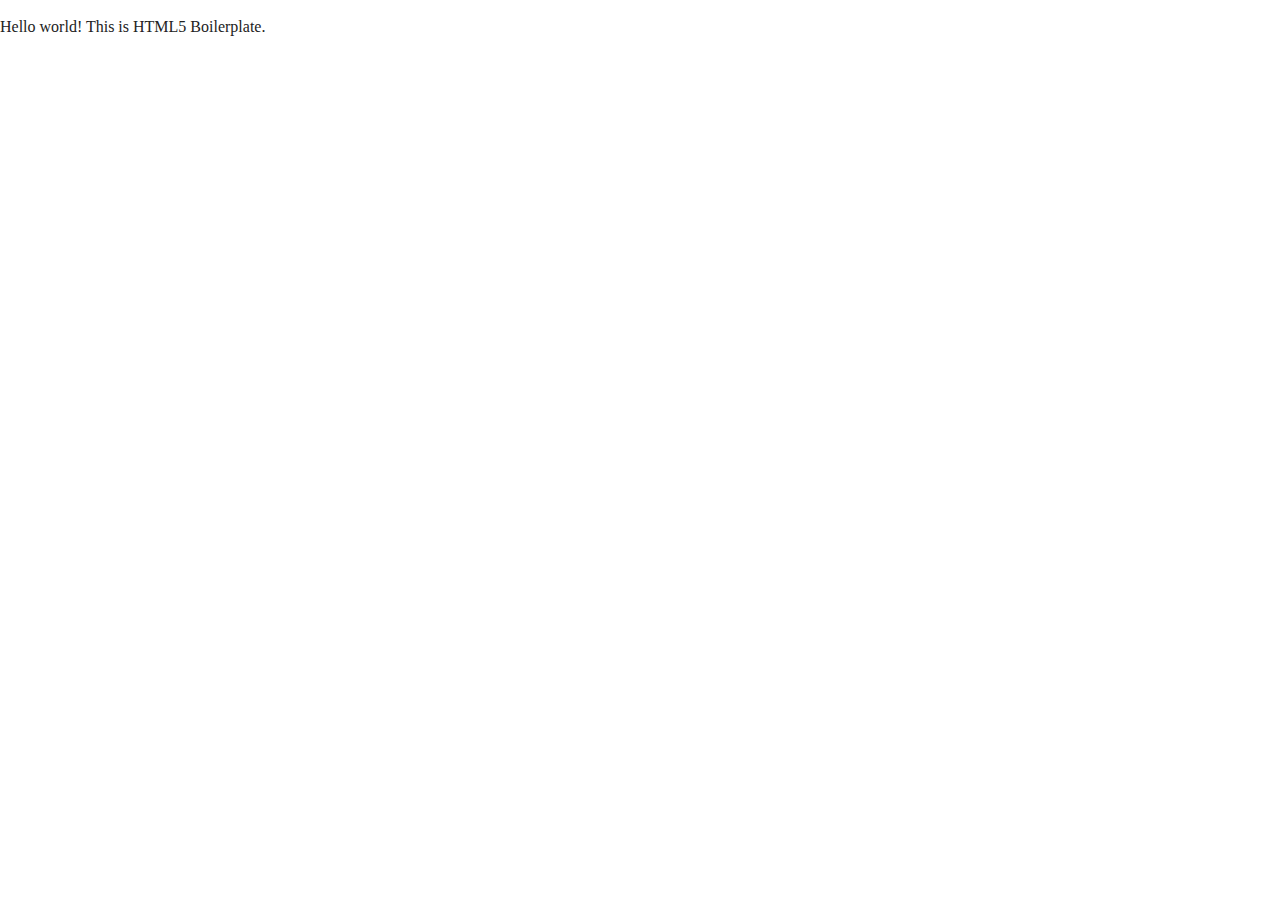
==== index.html @ ee10164b "initial commit" ====
<!doctype html>
<html class="no-js" lang="">

<head>
  <meta charset="utf-8">
  <title></title>
  <meta name="description" content="">
  <meta name="viewport" content="width=device-width, initial-scale=1">

  <meta property="og:title" content="">
  <meta property="og:type" content="">
  <meta property="og:url" content="">
  <meta property="og:image" content="">

  <link rel="manifest" href="site.webmanifest">
  <link rel="apple-touch-icon" href="icon.png">
  <!-- Place favicon.ico in the root directory -->

  <link rel="stylesheet" href="css/normalize.css">
  <link rel="stylesheet" href="css/main.css">

  <meta name="theme-color" content="#fafafa">
</head>

<body>

  <!-- Add your site or application content here -->
  <p>Hello world! This is HTML5 Boilerplate.</p>
  <script src="js/vendor/modernizr-3.11.2.min.js"></script>
  <script src="js/plugins.js"></script>
  <script src="js/main.js"></script>

  <!-- Google Analytics: change UA-XXXXX-Y to be your site's ID. -->
  <script>
    window.ga = function () { ga.q.push(arguments) }; ga.q = []; ga.l = +new Date;
    ga('create', 'UA-XXXXX-Y', 'auto'); ga('set', 'anonymizeIp', true); ga('set', 'transport', 'beacon'); ga('send', 'pageview')
  </script>
  <script src="https://www.google-analytics.com/analytics.js" async></script>
</body>

</html>
---- css/main.css ----
/*! HTML5 Boilerplate v8.0.0 | MIT License | https://html5boilerplate.com/ */

/* main.css 2.1.0 | MIT License | https://github.com/h5bp/main.css#readme */
/*
 * What follows is the result of much research on cross-browser styling.
 * Credit left inline and big thanks to Nicolas Gallagher, Jonathan Neal,
 * Kroc Camen, and the H5BP dev community and team.
 */

/* ==========================================================================
   Base styles: opinionated defaults
   ========================================================================== */

html {
  color: #222;
  font-size: 1em;
  line-height: 1.4;
}

/*
 * Remove text-shadow in selection highlight:
 * https://twitter.com/miketaylr/status/12228805301
 *
 * Vendor-prefixed and regular ::selection selectors cannot be combined:
 * https://stackoverflow.com/a/16982510/7133471
 *
 * Customize the background color to match your design.
 */

::-moz-selection {
  background: #b3d4fc;
  text-shadow: none;
}

::selection {
  background: #b3d4fc;
  text-shadow: none;
}

/*
 * A better looking default horizontal rule
 */

hr {
  display: block;
  height: 1px;
  border: 0;
  border-top: 1px solid #ccc;
  margin: 1em 0;
  padding: 0;
}

/*
 * Remove the gap between audio, canvas, iframes,
 * images, videos and the bottom of their containers:
 * https://github.com/h5bp/html5-boilerplate/issues/440
 */

audio,
canvas,
iframe,
img,
svg,
video {
  vertical-align: middle;
}

/*
 * Remove default fieldset styles.
 */

fieldset {
  border: 0;
  margin: 0;
  padding: 0;
}

/*
 * Allow only vertical resizing of textareas.
 */

textarea {
  resize: vertical;
}

/* ==========================================================================
   Author's custom styles
   ========================================================================== */

/* ==========================================================================
   Helper classes
   ========================================================================== */

/*
 * Hide visually and from screen readers
 */

.hidden,
[hidden] {
  display: none !important;
}

/*
 * Hide only visually, but have it available for screen readers:
 * https://snook.ca/archives/html_and_css/hiding-content-for-accessibility
 *
 * 1. For long content, line feeds are not interpreted as spaces and small width
 *    causes content to wrap 1 word per line:
 *    https://medium.com/@jessebeach/beware-smushed-off-screen-accessible-text-5952a4c2cbfe
 */

.sr-only {
  border: 0;
  clip: rect(0, 0, 0, 0);
  height: 1px;
  margin: -1px;
  overflow: hidden;
  padding: 0;
  position: absolute;
  white-space: nowrap;
  width: 1px;
  /* 1 */
}

/*
 * Extends the .sr-only class to allow the element
 * to be focusable when navigated to via the keyboard:
 * https://www.drupal.org/node/897638
 */

.sr-only.focusable:active,
.sr-only.focusable:focus {
  clip: auto;
  height: auto;
  margin: 0;
  overflow: visible;
  position: static;
  white-space: inherit;
  width: auto;
}

/*
 * Hide visually and from screen readers, but maintain layout
 */

.invisible {
  visibility: hidden;
}

/*
 * Clearfix: contain floats
 *
 * For modern browsers
 * 1. The space content is one way to avoid an Opera bug when the
 *    `contenteditable` attribute is included anywhere else in the document.
 *    Otherwise it causes space to appear at the top and bottom of elements
 *    that receive the `clearfix` class.
 * 2. The use of `table` rather than `block` is only necessary if using
 *    `:before` to contain the top-margins of child elements.
 */

.clearfix::before,
.clearfix::after {
  content: " ";
  display: table;
}

.clearfix::after {
  clear: both;
}

/* ==========================================================================
   EXAMPLE Media Queries for Responsive Design.
   These examples override the primary ('mobile first') styles.
   Modify as content requires.
   ========================================================================== */

@media only screen and (min-width: 35em) {
  /* Style adjustments for viewports that meet the condition */
}

@media print,
  (-webkit-min-device-pixel-ratio: 1.25),
  (min-resolution: 1.25dppx),
  (min-resolution: 120dpi) {
  /* Style adjustments for high resolution devices */
}

/* ==========================================================================
   Print styles.
   Inlined to avoid the additional HTTP request:
   https://www.phpied.com/delay-loading-your-print-css/
   ========================================================================== */

@media print {
  *,
  *::before,
  *::after {
    background: #fff !important;
    color: #000 !important;
    /* Black prints faster */
    box-shadow: none !important;
    text-shadow: none !important;
  }

  a,
  a:visited {
    text-decoration: underline;
  }

  a[href]::after {
    content: " (" attr(href) ")";
  }

  abbr[title]::after {
    content: " (" attr(title) ")";
  }

  /*
   * Don't show links that are fragment identifiers,
   * or use the `javascript:` pseudo protocol
   */
  a[href^="#"]::after,
  a[href^="javascript:"]::after {
    content: "";
  }

  pre {
    white-space: pre-wrap !important;
  }

  pre,
  blockquote {
    border: 1px solid #999;
    page-break-inside: avoid;
  }

  /*
   * Printing Tables:
   * https://web.archive.org/web/20180815150934/http://css-discuss.incutio.com/wiki/Printing_Tables
   */
  thead {
    display: table-header-group;
  }

  tr,
  img {
    page-break-inside: avoid;
  }

  p,
  h2,
  h3 {
    orphans: 3;
    widows: 3;
  }

  h2,
  h3 {
    page-break-after: avoid;
  }
}
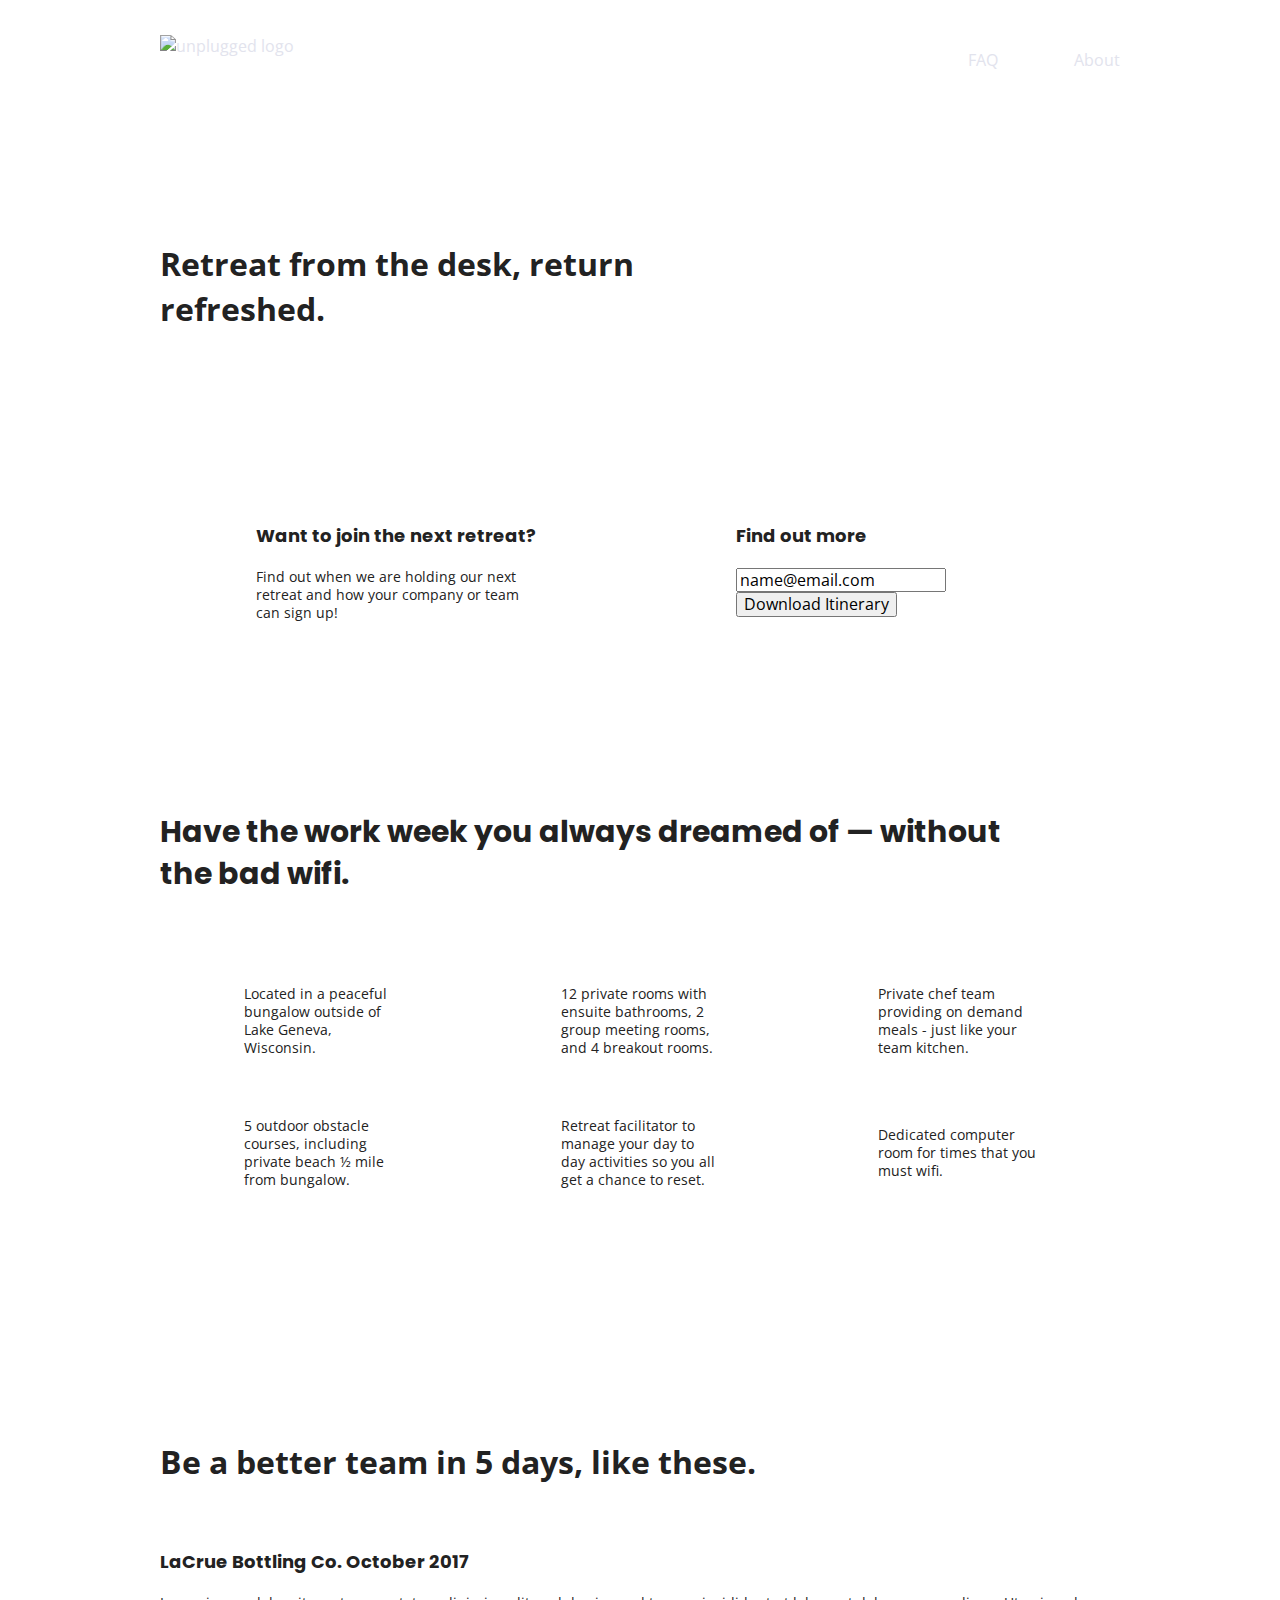
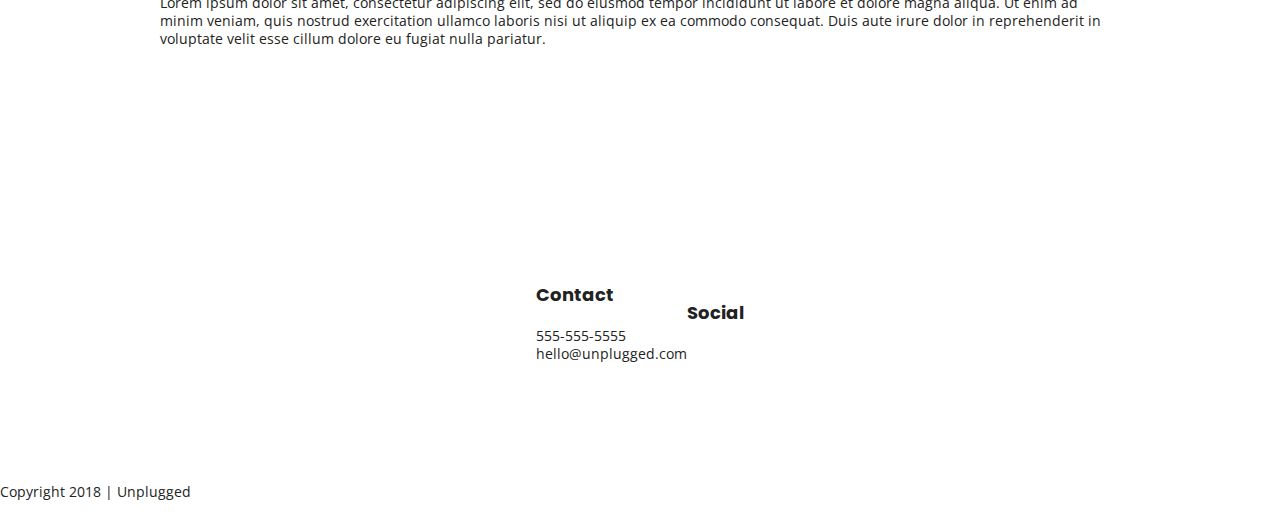
==== commit e6fdfb47: "added gloabal styles" ====
--- a/index.html
+++ b/index.html
@@ -1,41 +1,200 @@
-<!doctype html>
+<!DOCTYPE html>
 <html class="no-js" lang="">
-
-<head>
-  <meta charset="utf-8">
-  <title></title>
-  <meta name="description" content="">
-  <meta name="viewport" content="width=device-width, initial-scale=1">
-
-  <meta property="og:title" content="">
-  <meta property="og:type" content="">
-  <meta property="og:url" content="">
-  <meta property="og:image" content="">
-
-  <link rel="manifest" href="site.webmanifest">
-  <link rel="apple-touch-icon" href="icon.png">
-  <!-- Place favicon.ico in the root directory -->
-
-  <link rel="stylesheet" href="css/normalize.css">
-  <link rel="stylesheet" href="css/main.css">
-
-  <meta name="theme-color" content="#fafafa">
-</head>
-
-<body>
-
-  <!-- Add your site or application content here -->
-  <p>Hello world! This is HTML5 Boilerplate.</p>
-  <script src="js/vendor/modernizr-3.11.2.min.js"></script>
-  <script src="js/plugins.js"></script>
-  <script src="js/main.js"></script>
-
-  <!-- Google Analytics: change UA-XXXXX-Y to be your site's ID. -->
-  <script>
-    window.ga = function () { ga.q.push(arguments) }; ga.q = []; ga.l = +new Date;
-    ga('create', 'UA-XXXXX-Y', 'auto'); ga('set', 'anonymizeIp', true); ga('set', 'transport', 'beacon'); ga('send', 'pageview')
-  </script>
-  <script src="https://www.google-analytics.com/analytics.js" async></script>
-</body>
-
+  <head>
+    <meta charset="utf-8" />
+    <title>Unplugged Retreat</title>
+    <meta name="description" content="" />
+    <meta name="viewport" content="width=device-width, initial-scale=1" />
+
+    <meta property="og:title" content="" />
+    <meta property="og:type" content="" />
+    <meta property="og:url" content="" />
+    <meta property="og:image" content="" />
+
+    <link rel="manifest" href="site.webmanifest" />
+    <link rel="apple-touch-icon" href="icon.png" />
+    <!-- Place favicon.ico in the root directory -->
+
+    <link rel="stylesheet" href="css/normalize.css" />
+    <link rel="stylesheet" href="css/main.css" />
+
+    <meta name="theme-color" content="#fafafa" />
+
+    <!-- Google Fonts -->
+    <link
+      href="https://fonts.googleapis.com/css?family=Open+Sans:400,700|Poppins:500,700"
+      rel="stylesheet"
+    />
+  </head>
+
+  <body>
+    <!--[if lte IE 9]>
+      <p class="browserupgrade">
+        You are using an <strong>outdated</strong> browser. Please
+        <a href="https://browsehappy.com/">upgrade your browser</a> to improve
+        your experience and security.
+      </p>
+    <![endif]-->
+    <header>
+      <div class="content-wrapper">
+        <a href="#">
+          <img src="" alt="unplugged logo" />
+        </a>
+        <div class="header-divider"></div>
+        <nav>
+          <ul>
+            <li><a href="faq/index.html" target="_blank">FAQ</a></li>
+            <li><a href="about/index.html" target="_blank">About</a></li>
+          </ul>
+        </nav>
+      </div>
+    </header>
+
+    <main>
+      <section class="hero-area">
+        <div class="content-wrapper">
+          <h1>Retreat from the desk, return refreshed.</h1>
+        </div>
+      </section>
+
+      <aside>
+        <div class="content-wrapper">
+          <div class="form-description">
+            <h3>Want to join the next retreat?</h3>
+            <p>
+              Find out when we are holding our next retreat and how your company
+              or team can sign up!
+            </p>
+          </div>
+          <div class="form">
+            <h4>Find out more</h4>
+            <input type="text" name="name" value="name@email.com" />
+            <input type="button" value="Download Itinerary" />
+          </div>
+        </div>
+        <!-- aside content wrapper ends -->
+      </aside>
+
+      <section class="features">
+        <div class="content-wrapper">
+          <h2>
+            Have the work week you always dreamed of — without the bad wifi.
+          </h2>
+          <div class="features-items">
+            <article>
+              <p class="fontawesome-icon"></p>
+              <p class="features-item-description">
+                Located in a peaceful bungalow outside of Lake Geneva,
+                Wisconsin.
+              </p>
+            </article>
+            <article>
+              <p class="fontawesome-icon"></p>
+              <p class="features-item-description">
+                12 private rooms with ensuite bathrooms, 2 group meeting rooms,
+                and 4 breakout rooms.
+              </p>
+            </article>
+            <article>
+              <p class="fontawesome-icon"></p>
+              <p class="features-item-description">
+                Private chef team providing on demand meals - just like your
+                team kitchen.
+              </p>
+            </article>
+            <article>
+              <p class="fontawesome-icon"></p>
+              <p class="features-item-description">
+                5 outdoor obstacle courses, including private beach ½ mile from
+                bungalow.
+              </p>
+            </article>
+            <article>
+              <p class="fontawesome-icon"></p>
+              <p class="features-item-description">
+                Retreat facilitator to manage your day to day activities so you
+                all get a chance to reset.
+              </p>
+            </article>
+            <article>
+              <p class="fontawesome-icon"></p>
+              <p class="features-item-description">
+                Dedicated computer room for times that you must wifi.
+              </p>
+            </article>
+          </div>
+        </div>
+      </section>
+
+      <section class="reviews">
+        <div class="content-wrapper">
+          <h1>Be a better team in 5 days, like these.</h1>
+          <img src="" alt="" />
+          <div>
+            <h3>LaCrue Bottling Co. October 2017</h3>
+            <p>
+              Lorem ipsum dolor sit amet, consectetur adipiscing elit, sed do
+              eiusmod tempor incididunt ut labore et dolore magna aliqua. Ut
+              enim ad minim veniam, quis nostrud exercitation ullamco laboris
+              nisi ut aliquip ex ea commodo consequat. Duis aute irure dolor in
+              reprehenderit in voluptate velit esse cillum dolore eu fugiat
+              nulla pariatur.
+            </p>
+          </div>
+        </div>
+      </section>
+    </main>
+    <!-- main wrapper -->
+
+    <footer>
+      <div class="content-wrapper">
+        <div class="footer-content">
+          <address class="contact">
+            <h4>Contact</h4>
+            <p>
+              555-555-5555<br />
+              hello@unplugged.com
+            </p>
+          </address>
+          <div class="social">
+            <h4>Social</h4>
+            <div class="social-icons">
+              <p>
+                <a href="https://www.facebook.com/" target="_blank"></a>
+              </p>
+              <p>
+                <a href="https://www.twitter.com/" target="_blank"></a>
+              </p>
+              <p>
+                <a href="https://www.instagram.com/" target="_blank"></a>
+              </p>
+            </div>
+          </div>
+        </div>
+        <!-- footer content ends -->
+      </div>
+      <!--footer content-wrapper ends-->
+      <div class="copyright">
+        <p>Copyright 2018 | Unplugged</p>
+      </div>
+    </footer>
+
+    <script src="js/vendor/modernizr-3.11.2.min.js"></script>
+    <script src="js/plugins.js"></script>
+    <script src="js/main.js"></script>
+
+    <!-- Google Analytics: change UA-XXXXX-Y to be your site's ID. -->
+    <script>
+      window.ga = function () {
+        ga.q.push(arguments);
+      };
+      ga.q = [];
+      ga.l = +new Date();
+      ga("create", "UA-XXXXX-Y", "auto");
+      ga("set", "anonymizeIp", true);
+      ga("set", "transport", "beacon");
+      ga("send", "pageview");
+    </script>
+    <script src="https://www.google-analytics.com/analytics.js" async></script>
+  </body>
 </html>
--- a/css/main.css
+++ b/css/main.css
@@ -86,6 +86,253 @@
 /* ==========================================================================
    Author's custom styles
    ========================================================================== */
+
+/* General Styles */
+ 
+html {
+  font-size: 16px;
+}
+ 
+body {
+  font-family: 'Open Sans', sans-serif;
+  font-size: 16px;
+  text-align: left;
+}
+ 
+ul, 
+ol {
+  list-style-type: none;
+}
+ 
+a {
+	color: #e2e3ed;
+  text-decoration: none;
+}
+ 
+h2 {
+  font-family: 'Poppins', sans-serif;
+  font-size: 1.875em;
+}
+ 
+h3, 
+h4 {
+  font-family: 'Poppins', sans-serif;
+  margin: 20px 0;
+  font-size: 1.125em;
+}
+ 
+p {
+  font-size: .875em;
+  line-height: 1.285;
+}
+ 
+img {
+ 
+}
+ 
+figure {
+ 
+}
+ 
+address {
+  font-style: normal;
+}
+ 
+.content-wrapper {
+  width: 90%;
+  margin: 50px 0;
+}
+
+/* -------------------- Base Header - Footer Styles -------------------- */
+
+header,
+footer {
+  display: flex;
+  justify-content: center;
+  align-items: center;
+  flex-flow: row wrap;
+}
+
+header {
+  padding: 15px 0;
+}
+
+header .content-wrapper {
+  display: flex;
+  justify-content: center;
+  align-content: center;
+  flex-flow: row wrap;
+  margin: 0;
+}
+
+.header-divider {
+  width: 100%;
+  height: 1px;
+  margin: 10px 0 20px 0;
+}
+
+header nav {
+  display: flex;
+  justify-content: space-around;
+  align-items: center;
+  flex-flow: row wrap;
+  width: 60%;
+}
+
+header nav ul {
+  display: flex;
+  justify-content: space-around;
+  width: 100%;
+}
+
+footer {
+  flex-direction: column;
+}
+
+footer p {
+  margin: 0;
+}
+
+footer .content-wrapper {
+  display: flex;
+  justify-content: center;
+  align-content: center;
+  flex-flow: row wrap;
+  width: 55%;
+  margin: 50px 0;
+}
+
+footer .contact {
+  margin-bottom: 50px;
+}
+
+footer .social-icons {
+  display: flex;
+  justify-content: center;
+  align-items: center;
+}
+
+footer .social-icons p {
+  display: flex;
+  justify-content: center;
+  align-items: center;
+}
+
+footer .copyright {
+  margin: 20px 0;
+}
+
+/* -------------------- Mobile Styles - Homepage -------------------- */
+
+/* Hero Area */
+.hero-area {
+  display: flex;
+  justify-content: center;
+  flex-flow: row wrap;
+}
+
+/* Aside */
+
+aside {
+  display: flex;
+  justify-content: center;
+  align-items: center;
+  flex-flow: row wrap;
+}
+
+/* Features */
+
+.features {
+  display: flex;
+  justify-content: center;
+  flex-flow: row wrap;
+}
+
+.features h2 {
+  margin-bottom: 60px;
+}
+
+.features article {
+  width: 63%;
+  margin: 30px 0;
+}
+
+.features .features-items {
+  display: flex;
+  justify-content: center;
+  align-items: center;
+  flex-flow: row wrap;
+}
+
+.features p {
+  margin: 0;
+}
+
+/* Reviews */
+
+.reviews {
+  display: flex;
+  justify-content: center;
+  flex-flow: row wrap;
+}
+
+.reviews h2 {
+  margin-bottom: 40px;
+}
+
+.reviews h3 {
+  width: 55%;
+  margin: 20px 0;
+}
+
+/* ==========================================================================
+   About Page
+   ========================================================================== */
+
+.mission {
+  display: flex;
+  justify-content: center;
+  align-items: center;
+  flex-flow: row wrap;
+}
+
+.contact-section {
+  display: flex;
+  justify-content: center;
+  align-items: center;
+  flex-flow: row wrap;
+}
+
+.contact-content p {
+  margin: 0;
+}
+
+/* ==========================================================================
+   FAQ Page
+   ========================================================================== */
+
+.faq {
+  display: flex;
+  justify-content: center;
+  align-items: center;
+  flex-flow: row wrap;
+}
+
+.faq .content-wrapper {
+  margin: 50px 0 0 0;
+  display: flex;
+  justify-content: center;
+  align-items: center;
+  flex-flow: row wrap;
+}
+
+.faq h2 {
+  margin-bottom: 40px;
+}
+
+.faq-content {
+  margin-bottom: 50px;
+}
 
 /* ==========================================================================
    Helper classes
@@ -175,15 +422,188 @@
    Modify as content requires.
    ========================================================================== */
 
-@media only screen and (min-width: 35em) {
-  /* Style adjustments for viewports that meet the condition */
-}
-
-@media print,
-  (-webkit-min-device-pixel-ratio: 1.25),
-  (min-resolution: 1.25dppx),
-  (min-resolution: 120dpi) {
-  /* Style adjustments for high resolution devices */
+@media only screen and (min-width: 768px) {
+  /* General styles */
+  .content-wrapper {
+    max-width: 640px;
+    margin: 100px 0;
+  }
+
+  /* Header */
+
+  header {
+    justify-content: space-around;
+    padding: 33px 0;
+  }
+
+  header .content-wrapper {
+    width: 100%;
+    justify-content: space-between;
+  }
+
+  header nav {
+    width: 20%;
+  }
+
+  header nav ul {
+    justify-content: space-between;
+  }
+
+  .header-divider {
+    display: none;
+  }
+
+  /* Hero Area */
+
+  /* Aside */
+  aside .content-wrapper {
+    margin: 50px 0;
+    display: flex;
+    justify-content: space-between;
+    flex-flow: row wrap;
+  }
+
+  aside .content-wrapper .form-description,
+  aside .content-wrapper .form {
+    width: 40%;
+    margin: 0;
+  }
+
+  /* Features */
+
+  .features article {
+    display: flex;
+    justify-content: center;
+    align-items: center;
+    flex-flow: column wrap;
+    flex-basis: 50%;
+  }
+
+  .features .features-item-description {
+    width: 50%;
+  }
+
+  /* Reviews */
+  .reviews article {
+    display: flex;
+    justify-content: space-between;
+  }
+
+  .reviews article div {
+    width: 49%;
+  }
+
+  /* Footer */
+  footer .content-wrapper {
+    width: 65%;
+    margin: 100px 0;
+  }
+
+  .footer-content {
+    display: flex;
+    justify-content: space-between;
+    align-items: center;
+  }
+
+  footer .contact {
+    margin-bottom: 0;
+  }
+
+  footer .copyright {
+    width: 100%;
+  }
+
+  /* ==========================================================================
+        About Page
+        ========================================================================== */
+
+  .mission-content {
+    display: flex;
+    justify-content: space-between;
+    align-items: center;
+    padding-top: 20px;
+  }
+
+  .mission-content p {
+    width: 45%;
+  }
+
+  .contact-section .content-wrapper h2 {
+    width: 80%;
+  }
+
+  .contact-content {
+    display: flex;
+    justify-content: space-between;
+    align-items: flex-start;
+  }
+
+  /* ==========================================================================
+      FAQ Page
+      ========================================================================== */
+  .faq .content-wrapper {
+    justify-content: space-between;
+  }
+
+  .faq-content {
+    flex-basis: 40%;
+  }
+
+  .faq h2 {
+    width: 100%;
+  }
+}
+
+@media only screen and (min-width: 1200px) {
+  /*Desktop styles here */  
+    .content-wrapper {
+      max-width: 960px;
+    }
+
+    /* Hero */
+    .hero-area h1 {
+      width: 60%;
+    }
+
+    /* Aside */
+    aside .content-wrapper {
+      justify-content: space-around;
+    }
+
+    aside .content-wrapper .form-description,
+    aside .content-wrapper .form {
+      width: 30%;
+    }
+
+    /* Features */
+    .features h2 {
+      width: 90%;
+    }
+
+    .features article {
+      flex-basis: 33%;
+    }
+
+    /* Reviews */ 
+    .reviews article div {
+      width: 42%;
+    }
+
+    /* ==========================================================================
+    About Page
+    ========================================================================== */
+    .mission h2,
+    .contact-section .content-wrapper h2 {
+      width: 95%;
+    }
+
+    /* ==========================================================================
+    FAQ Page
+    ========================================================================== */
+    .faq h2 {
+      width: 100%;
+    }
+  }
 }
 
 /* ==========================================================================
@@ -260,4 +680,3 @@
     page-break-after: avoid;
   }
 }
-
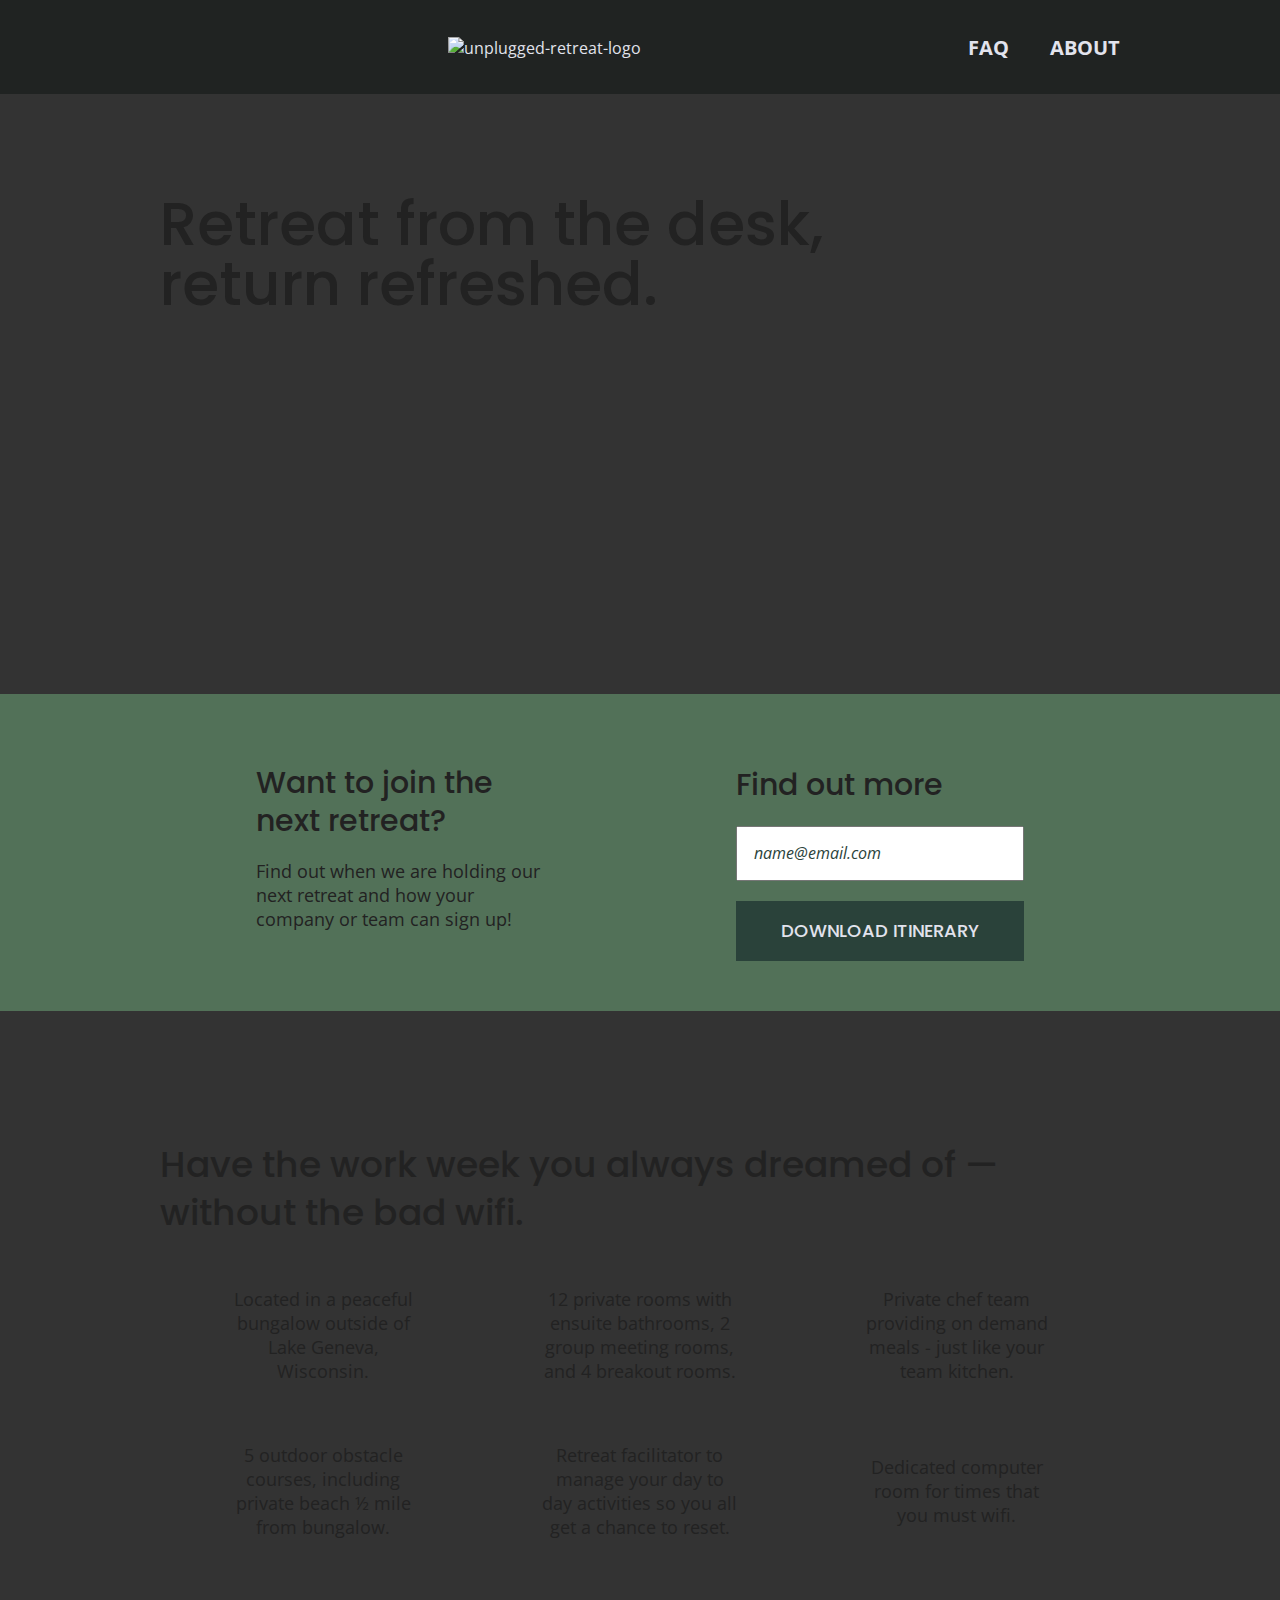
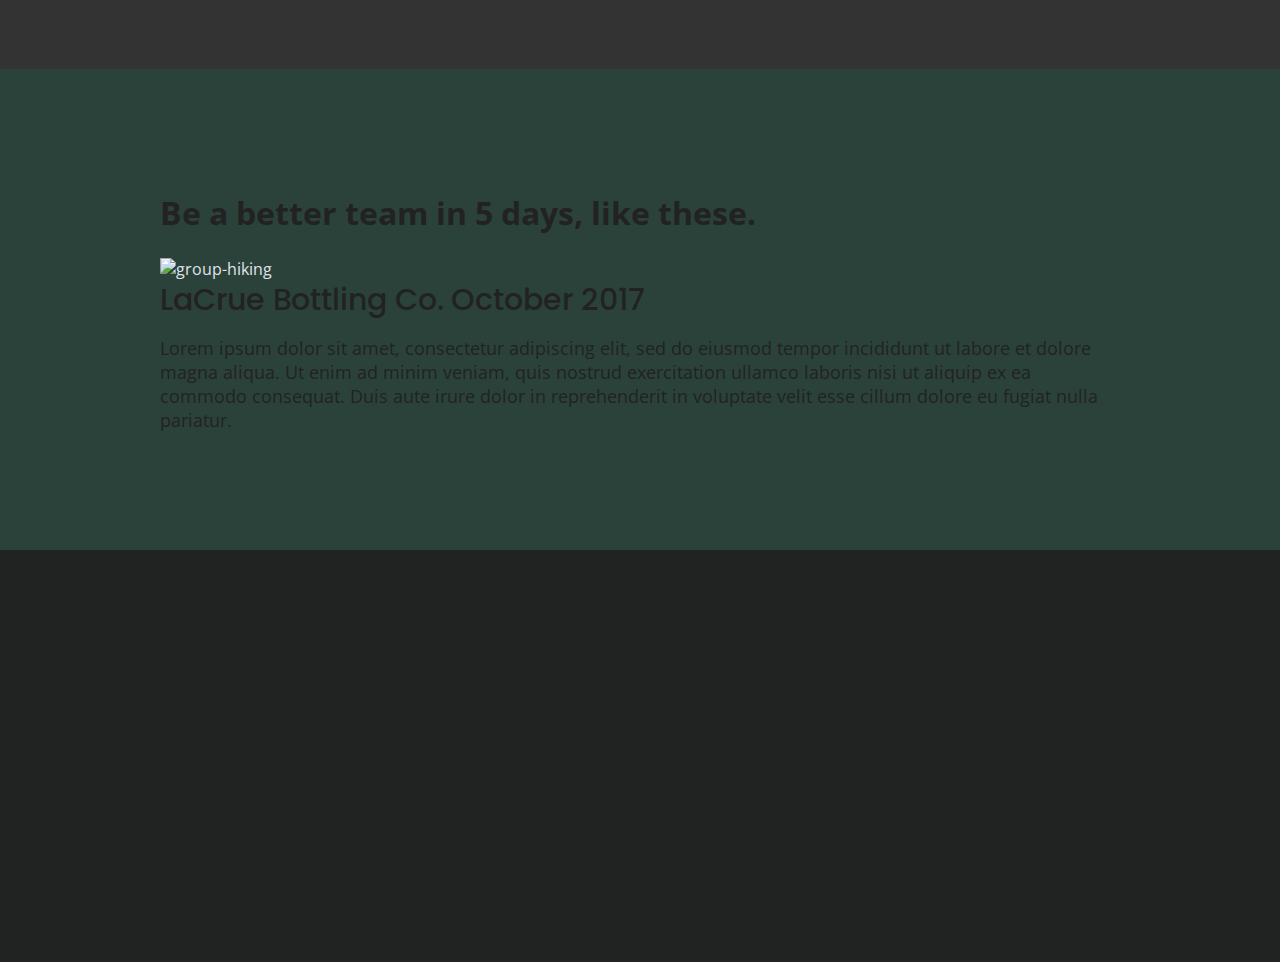
==== commit ef6c4e83: "added images" ====
--- a/index.html
+++ b/index.html
@@ -38,7 +38,11 @@
     <header>
       <div class="content-wrapper">
         <a href="#">
-          <img src="" alt="unplugged logo" />
+          <figure>
+            <a href="">
+              <img src="img/unpluggedlogo.png" alt="unplugged-retreat-logo" />
+            </a>
+          </figure>
         </a>
         <div class="header-divider"></div>
         <nav>
@@ -129,7 +133,14 @@
       <section class="reviews">
         <div class="content-wrapper">
           <h1>Be a better team in 5 days, like these.</h1>
-          <img src="" alt="" />
+          <figure>
+            <a href="">
+              <img
+                src="/img/omar-lopez-296944-unsplash.jpg"
+                alt="group-hiking"
+              />
+            </a>
+          </figure>
           <div>
             <h3>LaCrue Bottling Co. October 2017</h3>
             <p>
--- a/css/main.css
+++ b/css/main.css
@@ -88,56 +88,58 @@
    ========================================================================== */
 
 /* General Styles */
- 
+
 html {
   font-size: 16px;
 }
- 
+
 body {
-  font-family: 'Open Sans', sans-serif;
+  font-family: "Open Sans", sans-serif;
   font-size: 16px;
   text-align: left;
 }
- 
-ul, 
+
+ul,
 ol {
   list-style-type: none;
 }
- 
+
 a {
-	color: #e2e3ed;
+  color: #e2e3ed;
   text-decoration: none;
 }
- 
+
 h2 {
-  font-family: 'Poppins', sans-serif;
+  font-family: "Poppins", sans-serif;
+  font-weight: 500;
   font-size: 1.875em;
 }
- 
-h3, 
+
+h3,
 h4 {
-  font-family: 'Poppins', sans-serif;
+  font-family: "Poppins", sans-serif;
+  font-weight: 500;
   margin: 20px 0;
   font-size: 1.125em;
 }
- 
+
 p {
-  font-size: .875em;
+  font-size: 0.875em;
   line-height: 1.285;
 }
- 
+
 img {
- 
-}
- 
+  width: 100%;
+}
+
 figure {
- 
-}
- 
+  margin: 0;
+}
+
 address {
   font-style: normal;
 }
- 
+
 .content-wrapper {
   width: 90%;
   margin: 50px 0;
@@ -147,6 +149,7 @@
 
 header,
 footer {
+  background-color: #202322;
   display: flex;
   justify-content: center;
   align-items: center;
@@ -165,18 +168,30 @@
   margin: 0;
 }
 
+header figure {
+  width: 60%;
+  display: flex;
+  justify-content: center;
+  align-items: center;
+  flex-flow: row wrap;
+}
+
 .header-divider {
+  background: #3a3a3a;
   width: 100%;
   height: 1px;
   margin: 10px 0 20px 0;
 }
 
 header nav {
+  width: 60%;
+  font-size: 1.125em;
+  font-weight: 700;
+  text-transform: uppercase;
   display: flex;
   justify-content: space-around;
   align-items: center;
   flex-flow: row wrap;
-  width: 60%;
 }
 
 header nav ul {
@@ -185,7 +200,12 @@
   width: 100%;
 }
 
+header nav ul li {
+  font-size: 1.125em;
+}
+
 footer {
+  text-align: center;
   flex-direction: column;
 }
 
@@ -194,10 +214,6 @@
 }
 
 footer .content-wrapper {
-  display: flex;
-  justify-content: center;
-  align-content: center;
-  flex-flow: row wrap;
   width: 55%;
   margin: 50px 0;
 }
@@ -208,7 +224,7 @@
 
 footer .social-icons {
   display: flex;
-  justify-content: center;
+  justify-content: space-around;
   align-items: center;
 }
 
@@ -229,15 +245,51 @@
   display: flex;
   justify-content: center;
   flex-flow: row wrap;
+  background: url("../img/jake-melara-30679-unsplash.jpg") center no-repeat #333;
+  background-size: cover;
+}
+
+.hero-area h1 {
+  font-size: 2.25em;
+  font-family: "Poppins", Helvetica, Arial, sans-serif;
+  font-weight: 500;
+  line-height: 1.2;
 }
 
 /* Aside */
 
 aside {
-  display: flex;
-  justify-content: center;
-  align-items: center;
-  flex-flow: row wrap;
+  background-color: #527158;
+  display: flex;
+  justify-content: center;
+  align-items: center;
+  flex-flow: row wrap;
+}
+
+aside .form {
+  margin-top: 30px;
+}
+
+input[type="text"] {
+  box-sizing: border-box;
+  width: 100%;
+  color: #2a423a;
+  font-style: italic;
+  padding: 1em;
+}
+
+input[type="button"] {
+  width: 100%;
+  padding: 20px 0;
+  margin-top: 20px;
+  background-color: #2a423a;
+  font-family: "Poppins", Helvetica, Arial, sans-serif;
+  font-weight: 500;
+  font-size: 1.125em;
+  color: #e2e3ed;
+  border: none;
+  text-align: center;
+  text-transform: uppercase;
 }
 
 /* Features */
@@ -246,6 +298,8 @@
   display: flex;
   justify-content: center;
   flex-flow: row wrap;
+  background: url("../img/rawpixel-800820-unsplash1.jpg") center no-repeat #333;
+  background-size: cover;
 }
 
 .features h2 {
@@ -265,12 +319,14 @@
 }
 
 .features p {
+  text-align: center;
   margin: 0;
 }
 
 /* Reviews */
 
 .reviews {
+  background-color: #2a423a;
   display: flex;
   justify-content: center;
   flex-flow: row wrap;
@@ -278,6 +334,7 @@
 
 .reviews h2 {
   margin-bottom: 40px;
+  line-height: 1;
 }
 
 .reviews h3 {
@@ -290,6 +347,7 @@
    ========================================================================== */
 
 .mission {
+  background-color: #527158;
   display: flex;
   justify-content: center;
   align-items: center;
@@ -297,6 +355,7 @@
 }
 
 .contact-section {
+  background-color: #2a423a;
   display: flex;
   justify-content: center;
   align-items: center;
@@ -312,6 +371,7 @@
    ========================================================================== */
 
 .faq {
+  background-color: #527158;
   display: flex;
   justify-content: center;
   align-items: center;
@@ -328,10 +388,15 @@
 
 .faq h2 {
   margin-bottom: 40px;
+  line-height: 1;
 }
 
 .faq-content {
   margin-bottom: 50px;
+}
+
+.faq-content h4 {
+  line-height: 1.333;
 }
 
 /* ==========================================================================
@@ -423,12 +488,24 @@
    ========================================================================== */
 
 @media only screen and (min-width: 768px) {
+  /*Tablet styles here*/
+
   /* General styles */
   .content-wrapper {
     max-width: 640px;
     margin: 100px 0;
   }
 
+  h2 {
+    font-size: 2.25em;
+    line-height: 1.333;
+  }
+
+  h3 {
+    font-size: 1.5em;
+    line-height: 1.25;
+  }
+
   /* Header */
 
   header {
@@ -441,6 +518,10 @@
     justify-content: space-between;
   }
 
+  header figure {
+    width: 30%;
+  }
+
   header nav {
     width: 20%;
   }
@@ -454,6 +535,16 @@
   }
 
   /* Hero Area */
+
+  .hero-area {
+    min-height: 600px;
+  }
+
+  .hero-area h1 {
+    font-size: 3em;
+    line-height: 1;
+    margin: 0;
+  }
 
   /* Aside */
   aside .content-wrapper {
@@ -471,6 +562,10 @@
 
   /* Features */
 
+  .features h2 {
+    margin-bottom: 20px;
+  }
+
   .features article {
     display: flex;
     justify-content: center;
@@ -480,7 +575,7 @@
   }
 
   .features .features-item-description {
-    width: 50%;
+    width: 62%;
   }
 
   /* Reviews */
@@ -489,8 +584,18 @@
     justify-content: space-between;
   }
 
+  .reviews h2 {
+    width: 85%;
+  }
+
+  .reviews article figure,
   .reviews article div {
     width: 49%;
+  }
+
+  .reviews h3 {
+    width: 75%;
+    margin: 0;
   }
 
   /* Footer */
@@ -499,14 +604,24 @@
     margin: 100px 0;
   }
 
-  .footer-content {
+  footer .footer-content {
     display: flex;
     justify-content: space-between;
     align-items: center;
+    flex-direction: row;
   }
 
   footer .contact {
     margin-bottom: 0;
+  }
+
+  footer h4 {
+    font-size: 1.5em;
+    margin-bottom: 40px;
+  }
+
+  footer p {
+    line-height: 1.285;
   }
 
   footer .copyright {
@@ -538,6 +653,10 @@
     align-items: flex-start;
   }
 
+  .contact-content h4 {
+    font-size: 1.5em;
+  }
+
   /* ==========================================================================
       FAQ Page
       ========================================================================== */
@@ -546,63 +665,118 @@
   }
 
   .faq-content {
-    flex-basis: 40%;
+    flex-basis: 45%;
   }
 
   .faq h2 {
     width: 100%;
   }
+
+  .faq h4,
+  .faq p {
+    font-size: 0.875em;
+    line-height: 1.125;
+  }
 }
 
 @media only screen and (min-width: 1200px) {
-  /*Desktop styles here */  
-    .content-wrapper {
-      max-width: 960px;
-    }
-
-    /* Hero */
-    .hero-area h1 {
-      width: 60%;
-    }
-
-    /* Aside */
-    aside .content-wrapper {
-      justify-content: space-around;
-    }
-
-    aside .content-wrapper .form-description,
-    aside .content-wrapper .form {
-      width: 30%;
-    }
-
-    /* Features */
-    .features h2 {
-      width: 90%;
-    }
-
-    .features article {
-      flex-basis: 33%;
-    }
-
-    /* Reviews */ 
-    .reviews article div {
-      width: 42%;
-    }
-
-    /* ==========================================================================
+  /*Desktop styles here */
+
+  header {
+    padding: 15px 0;
+  }
+
+  .content-wrapper {
+    max-width: 960px;
+  }
+
+  h2 {
+    font-size: 2.25em;
+  }
+
+  h3,
+  h4 {
+    font-size: 1.875em;
+  }
+
+  p {
+    font-size: 1.125em;
+    line-height: 1.333;
+  }
+
+  /* Hero */
+
+  .hero-area h1 {
+    font-size: 3.75em;
+    width: 80%;
+  }
+
+  /* Aside */
+
+  aside .content-wrapper {
+    justify-content: space-around;
+  }
+
+  aside .content-wrapper .form-description,
+  aside .content-wrapper .form {
+    width: 30%;
+  }
+
+  .form-description p {
+    font-size: 1.125em;
+  }
+
+  /* Features */
+
+  .features h2 {
+    width: 90%;
+  }
+
+  .features article {
+    flex-basis: 33%;
+  }
+
+  /* Reviews */
+
+  .reviews h2 {
+    padding-bottom: 50px;
+  }
+
+  .reviews article div {
+    width: 42%;
+  }
+
+  footer h4 {
+    font-size: 1.875em;
+  }
+
+  /* ==========================================================================
     About Page
     ========================================================================== */
-    .mission h2,
-    .contact-section .content-wrapper h2 {
-      width: 95%;
-    }
-
-    /* ==========================================================================
+
+  .mission h2,
+  .contact-section .content-wrapper h2 {
+    width: 95%;
+    font-size: 3em;
+  }
+
+  .contact-content h4 {
+    font-size: 1.875em;
+  }
+
+  /* ==========================================================================
     FAQ Page
     ========================================================================== */
-    .faq h2 {
-      width: 100%;
-    }
+
+  .faq h2 {
+    width: 100%;
+    font-size: 3em;
+  }
+
+  .faq h4,
+  .faq p {
+    font-size: 1.125em;
+    line-height: 1;
   }
 }
 
